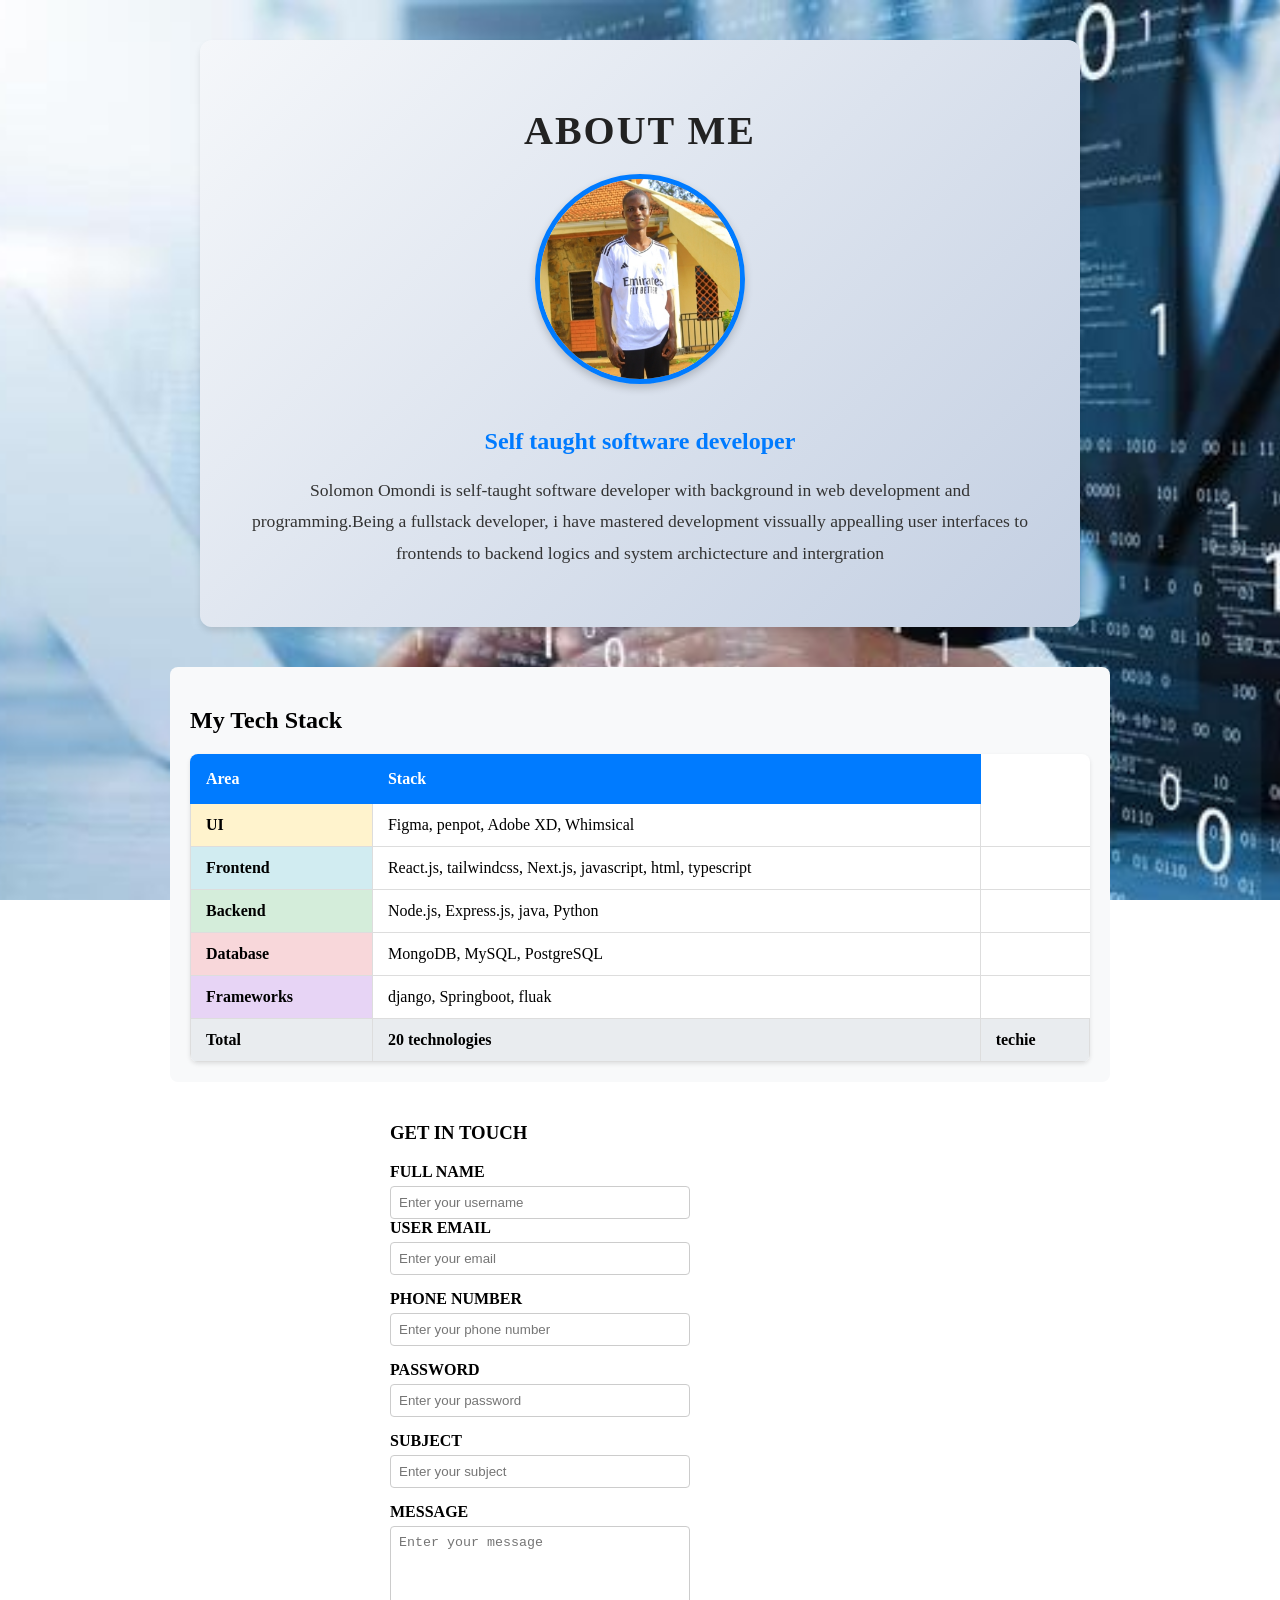
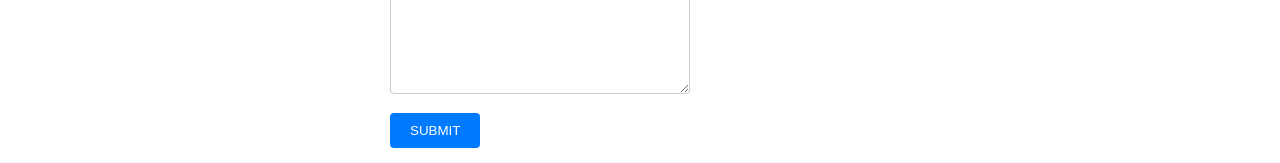
==== me.html @ fc9f588f "my assigment update" ====
<!DOCTYPE html>
<html lang="en">
<head>
    <meta charset="UTF-8">
    <meta name="viewport" content="width=, initial-scale=1.0">
    <title>Document</title>
    <link rel="stylesheet" href="styleme.css">
</head>
<body>
    <div id="about-section">
    <h1>ABout ME</h1>
    <img src="my.jpeg" width="200" height="200" alt="my profile">
    <h2>Self taught software developer</h2>
    <p>Solomon Omondi is  self-taught software developer with
         background in web development and programming.Being a fullstack
        developer, i have mastered development vissually appealling user interfaces
         to frontends to  backend logics and system archictecture and intergration</p>
    </div>
        
    <div id="tech-stack">
         <section id="tech stack">
            <h2>My Tech Stack</h2>
            <table>
                <thead>
                    <tr>
                        <th class="heading">Area</th>
                        <th colspan="2" class="heading ">Stack</th>
                    </tr>
                </thead>
                <tfoot>
                    <td class="footer">Total</td>
                    <td colspan="2" class="footer">20 technologies</td>
                    <td>techie</td>
                </tfoot>
                <tbody>
                   <tr>
                   <td class="UI">UI</td>
                   <td colspan="2">Figma, penpot, Adobe XD, Whimsical</td>
                   </tr>

                   <tr>
                     <td class="Frontend">Frontend</td>
                     <td colspan="2">React.js, tailwindcss, Next.js, javascript, html, typescript</td>
                    </tr>

                  <tr>
                   <td class="Backend">Backend</td>
                    <td colspan="2">Node.js, Express.js, java, Python</td>
                    </tr>
                     <tr>
                    <td class="Database">Database</td>
                    <td colspan="2">MongoDB, MySQL, PostgreSQL</td>
                
                     </tr>

                    

                     <tr>
                    <td class="Frameworks">Frameworks</td>
                    <td colspan="2">django, Springboot, fluak</td>
                
                     </tr>

                     
                </tbody>
            </table>

         </section>
    </div>

    <div id="contact-section">

         <section id="form selection">
            <form action="" method="post">
                <h3>GET IN TOUCH</h3>

                <div class="form-group">
                <label for="name" class="username" name = "username">FULL NAME</label>
                <input type="text" name="username" placeholder="Enter your username" required>
              
                <div class="form-group">
                <label for="name" class="useremail" aria-required="true">USER EMAIL</label>
                <input type="text" placeholder="Enter your email" required>
                </div>
               
                <div class="form-group">
                <label for="number" class="usernumber" aria-required="true">PHONE NUMBER</label>
                <input type="number" placeholder="Enter your phone number" required>
                </div>

                <div class="form-group">
                <label for="password" class="userpassword" aria-required="true">PASSWORD</label>
                <input type="password" placeholder="Enter your password" required>
                </div>

                <div class="form-group">
                <label for="subject">SUBJECT</label>
                <input type="text" placeholder="Enter your subject" required>
                </div>

                <div class="form-group">
                <label for="message">MESSAGE</label>
                <textarea name="message" id="txetarea" rows="10" cols="50" placeholder="Enter your message" required></textarea>
                </div>

                <div class="form-group">
                <button type="submit">SUBMIT</button>
                </div>
                


            </form>

         </section>
    </div>
   
</body>
</html>
---- styleme.css ----
body {
    background-image: url('software.jpg');
    background-size: cover;
    background-attachment: fixed;
    background-position: center;
    margin: 0;
    padding: 0;
}
/* About Section Styling */
#about-section {
    max-width: 800px;
    margin: 40px auto;
    padding: 40px;
    background: linear-gradient(135deg, #f5f7fa 0%, #c3cfe2 100%);
    border-radius: 12px;
    text-align: center;
    box-shadow: 0 4px 6px rgba(0, 0, 0, 0.1);
}

#about-section h1 {
    font-size: 2.5em;
    color: #222;
    margin-bottom: 20px;
    text-transform: uppercase;
    letter-spacing: 2px;
}

#about-section h2 {
    font-size: 1.5em;
    color: #007bff;
    margin-bottom: 20px;
    font-weight: 600;
}

#about-section img {
    width: 200px;
    height: 200px;
    border-radius: 50%;
    border: 5px solid #007bff;
    margin-bottom: 20px;
    object-fit: cover;
    box-shadow: 0 4px 8px rgba(0, 0, 0, 0.2);
    transition: transform 0.3s ease;
}

#about-section img:hover {
    transform: scale(1.05);
}

#about-section p {
    font-size: 1.1em;
    line-height: 1.8;
    color: #333;
    margin-top: 15px;
}
/* Tech Stack Table Styling */
#tech-stack {
    max-width: 900px;
    margin: 40px auto;
    padding: 20px;
    background-color: #f8f9fa;
    border-radius: 8px;
}

#tech-stack h3 {
    text-align: center;
    margin-bottom: 20px;
    color: #333;
}

table {
    width: 100%;
    border-collapse: collapse;
    background-color: white;
    box-shadow: 0 2px 4px rgba(0, 0, 0, 0.1);
    border-radius: 8px;
    overflow: hidden;
}

table thead {
    background-color: #007bff;
    color: white;
}

table th {
    padding: 15px;
    text-align: left;
    font-weight: bold;
    border: 1px solid #007bff;
}

table tbody tr {
    border-bottom: 1px solid #ddd;
    transition: background-color 0.3s ease;
}

table tbody tr:hover {
    background-color: #f0f8ff;
}

table td {
    padding: 12px 15px;
    border: 1px solid #ddd;
}

/* Color coding for different tech areas */
table td.UI {
    background-color: #fff3cd;
    font-weight: bold;
}

table td.Frontend {
    background-color: #d1ecf1;
    font-weight: bold;
}

table td.Backend {
    background-color: #d4edda;
    font-weight: bold;
}

table td.Database {
    background-color: #f8d7da;
    font-weight: bold;
}

table td.Frameworks {
    background-color: #e7d4f5;
    font-weight: bold;
}

table tfoot {
    background-color: #e9ecef;
}

table tfoot td {
    padding: 12px 15px;
    font-weight: bold;
    border: 1px solid #ddd;
}
form {
        max-width: 500px;
        margin: 0 auto;
     
    }
    .form-group {
        margin-bottom: 15px;
    }

    .form-group label {
        display: block;
        margin-bottom: 5px;
        font-weight: bold;
    }

    .form-group input,
    .form-group textarea {
        width: 300px;
        padding: 8px;
        border: 1px solid #ccc;
        border-radius: 4px;
        box-sizing: border-box;
    }

    .form-group button {
        padding: 10px 20px;
        background-color: #007bff;
        color: white;
        border: none;
        border-radius: 4px;
        cursor: pointer;
    }

    .form-group button:hover {
        background-color: #0056b3;
    }
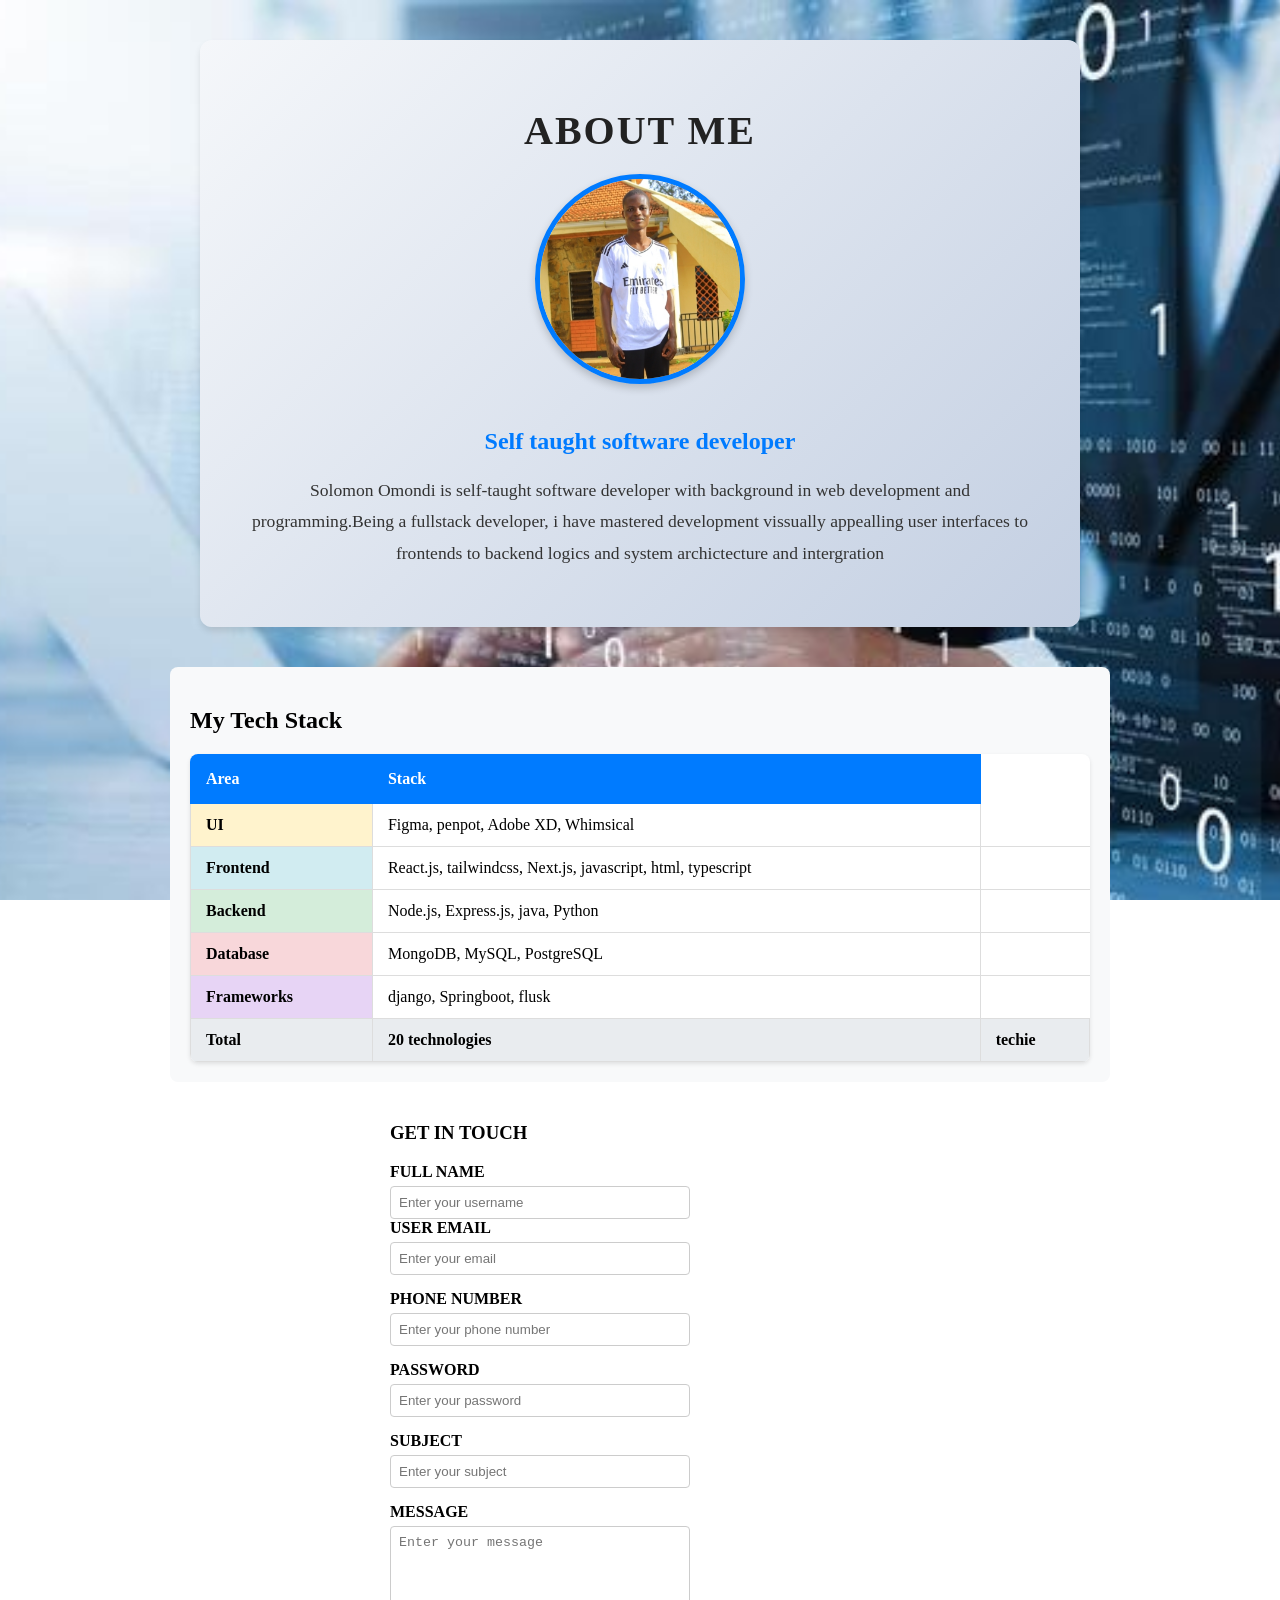
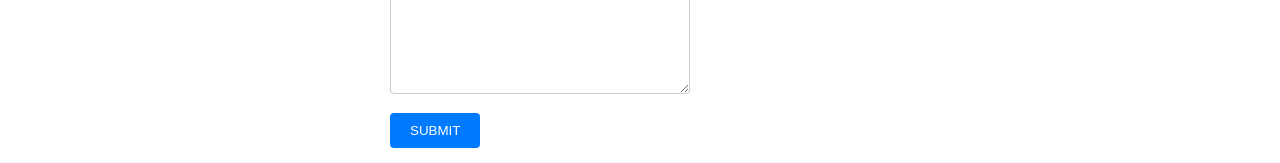
==== commit 8828f9eb: "changed a spelling" ====
--- a/me.html
+++ b/me.html
@@ -57,7 +57,7 @@
 
                      <tr>
                     <td class="Frameworks">Frameworks</td>
-                    <td colspan="2">django, Springboot, fluak</td>
+                    <td colspan="2">django, Springboot, flusk</td>
                 
                      </tr>
 
